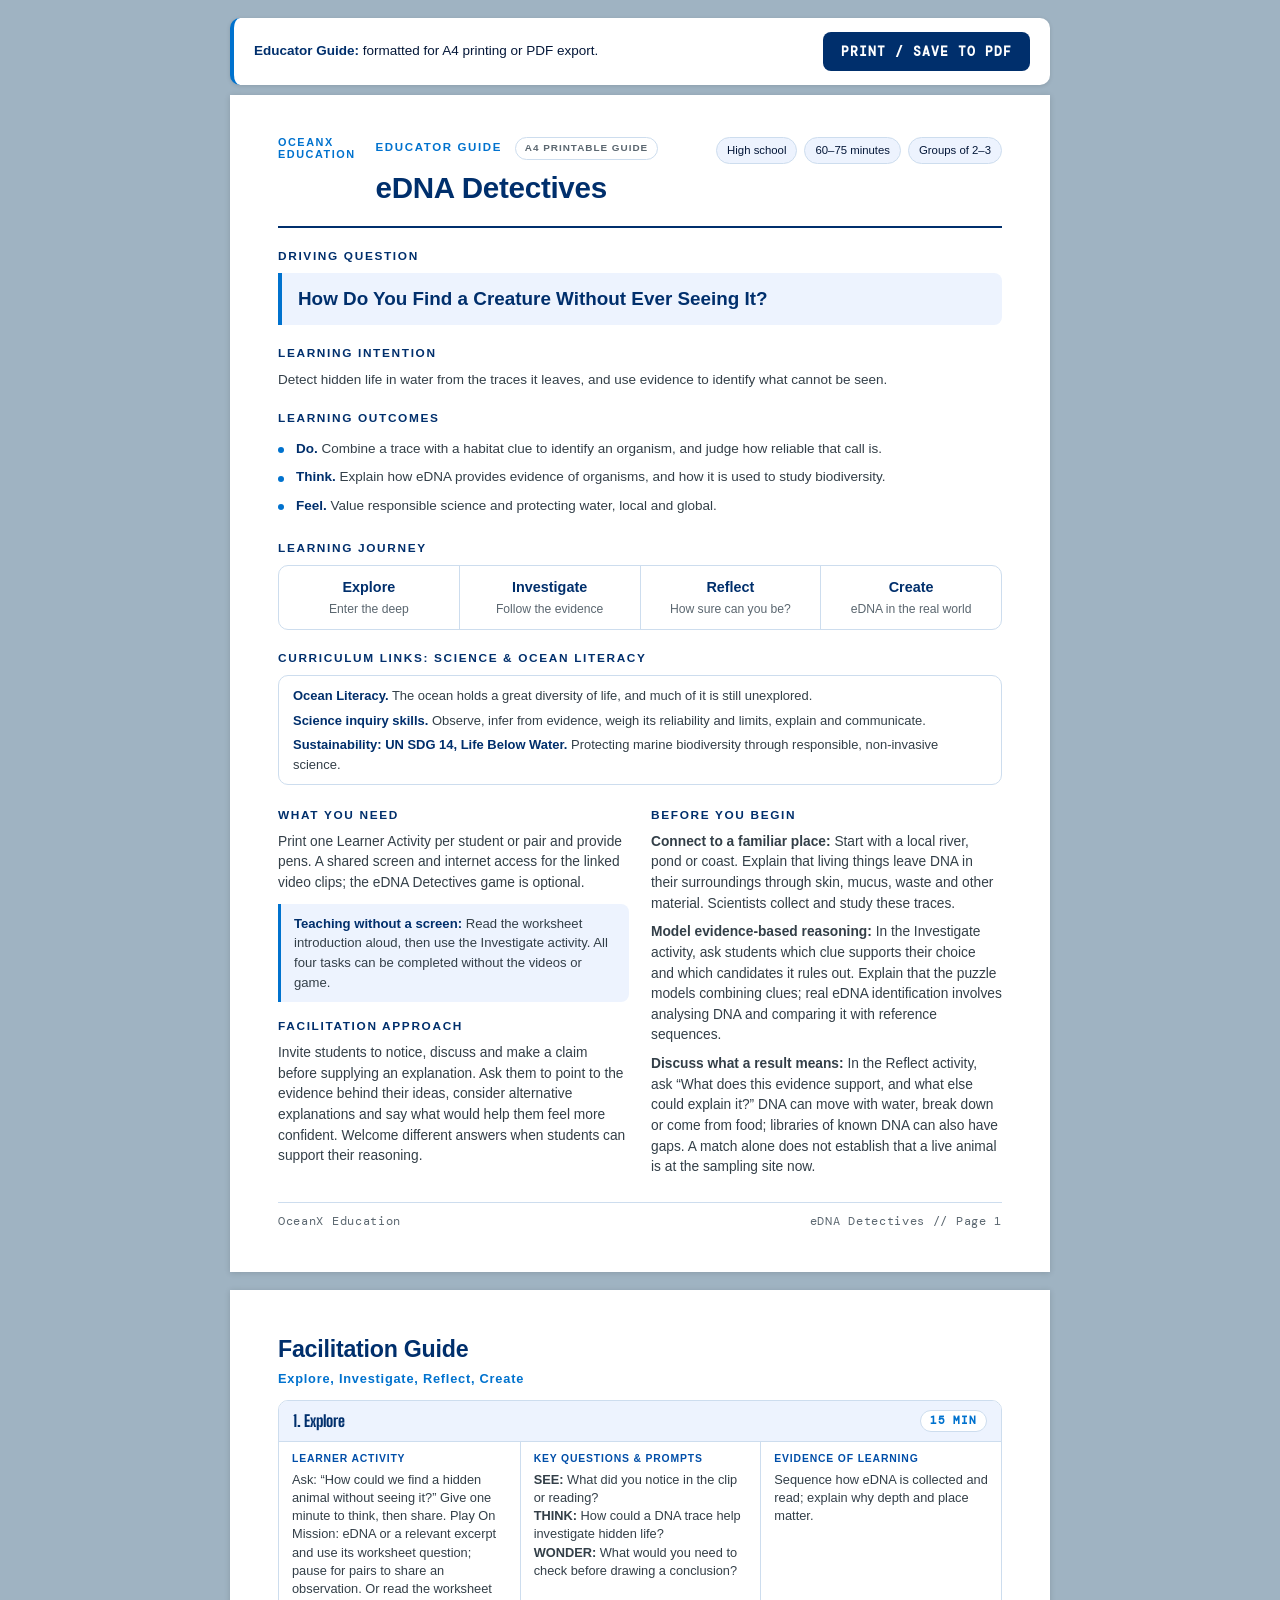
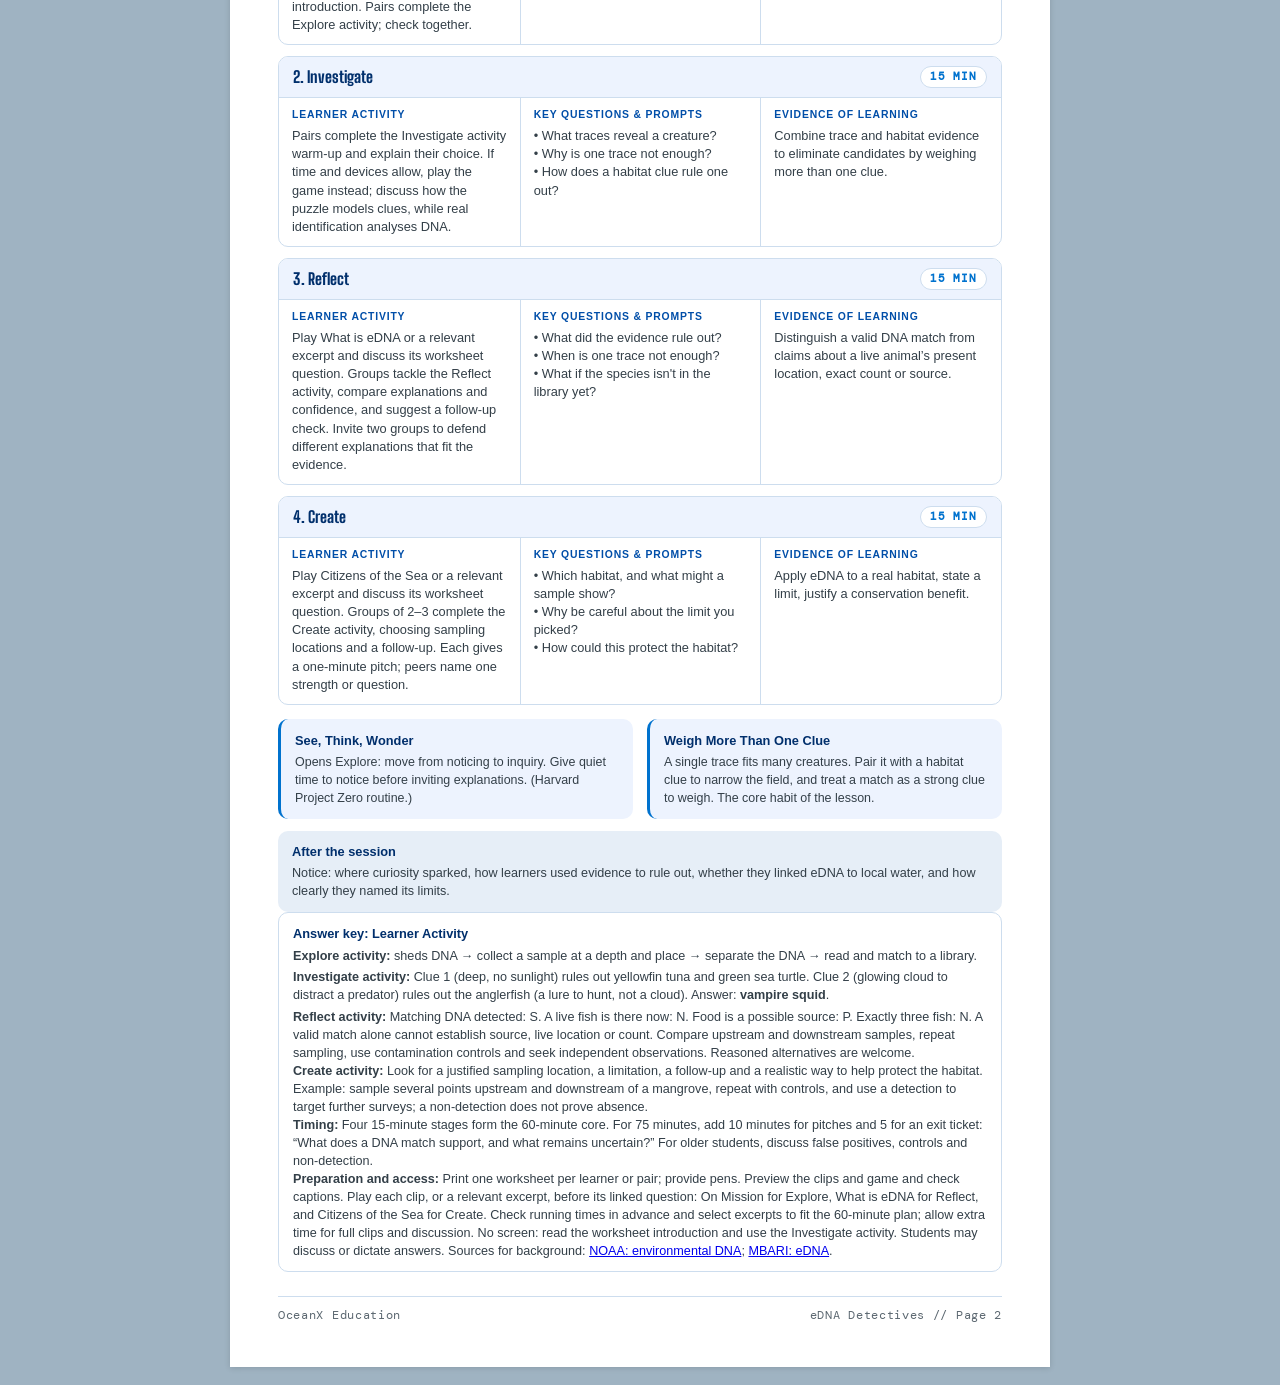
==== edna-educator-guide.html @ fd80be30 "Add eDNA classroom learning materials" ====
<!doctype html>
<html lang="en-GB">
<head>
<meta charset="utf-8">
<meta name="viewport" content="width=device-width, initial-scale=1">
<title>eDNA Detectives – Educator Guide</title>
<link rel="preconnect" href="https://fonts.googleapis.com">
<link rel="preconnect" href="https://fonts.gstatic.com" crossorigin>
<link href="https://fonts.googleapis.com/css2?family=Big+Shoulders+Display:wght@600;700&family=DM+Mono:wght@400;500&display=swap" rel="stylesheet">
<style>
  :root{
    --ink:#041738;        /* OceanX Blue */
    --head:#002F6C;       /* Twilight Blue */
    --accent:#0072CE;     /* Shoal Blue */
    --accent2:#004EA8;    /* Sunlit Blue */
    --body:#333F48;       /* Trench Gray */
    --muted:#5B6770;      /* Ridge Gray */
    --line:#cdddee;
    --panel:#EDF3FE;
    --panel2:#E6EEF7;
    --sans:"Zeist N2","Zeist",Arial,Helvetica,sans-serif;
    --mono:"DM Mono",ui-monospace,SFMono-Regular,Menlo,monospace;
    --display:"Big Shoulders Display","Zeist N2",Arial,sans-serif;
  }
  /* Brand fix: Section Tags / Kickers / section headings are Zeist N2 Bold, not DM Mono. */
  .kick,h2.sec,.cols .lab,.two h3,.stage-tag,.note h4,.after h4,.ox,.fsub{font-family:var(--sans)!important;font-weight:700}
  .row-head .n{font-family:var(--display)!important;font-weight:700}
  *{box-sizing:border-box}
  body{margin:0;background:#9fb3c2;color:var(--body);font-family:var(--sans);font-size:13.5px;line-height:1.5;-webkit-print-color-adjust:exact;print-color-adjust:exact}
  .toolbar{max-width:820px;margin:18px auto 10px;background:#fff;border-radius:10px;padding:14px 20px;display:flex;align-items:center;justify-content:space-between;box-shadow:0 1px 4px rgba(0,0,0,.12);border-left:4px solid var(--accent)}
  .toolbar span{color:var(--ink)}
  .toolbar b{color:var(--head)}
  .printbtn{background:var(--head);color:#fff;border:0;border-radius:8px;padding:11px 18px;font-size:.8rem;letter-spacing:.08em;font-weight:700;cursor:pointer;text-transform:uppercase;font-family:var(--mono)}
  .page{max-width:820px;margin:0 auto 18px;background:#fff;padding:42px 48px;box-shadow:0 1px 6px rgba(0,0,0,.14)}

  .mast{display:flex;align-items:flex-start;justify-content:space-between;gap:20px;border-bottom:2px solid var(--head);padding-bottom:16px}
  .ox{font-size:.68rem;letter-spacing:.14em;color:var(--accent);font-weight:800;line-height:1.1}
  .kick{font-size:.72rem;letter-spacing:.14em;color:var(--accent);font-weight:700;text-transform:uppercase}
  .tag{display:inline-block;margin-left:8px;font-size:.62rem;letter-spacing:.1em;border:1px solid var(--line);border-radius:999px;padding:3px 9px;color:var(--muted);vertical-align:middle}
  h1{font-size:1.85rem;color:var(--head);margin:6px 0 0;letter-spacing:-.01em}
  .meta{display:flex;gap:7px;flex-wrap:wrap;justify-content:flex-end}
  .meta span{font-size:.71rem;border:1px solid var(--line);border-radius:999px;padding:4px 10px;color:var(--ink);background:var(--panel)}

  h2.sec{font-size:.74rem;letter-spacing:.14em;color:var(--head);text-transform:uppercase;font-weight:800;margin:20px 0 7px}
  .dq{border-left:4px solid var(--accent);background:var(--panel);border-radius:0 8px 8px 0;padding:12px 16px;margin:4px 0 0}
  .dq p{margin:0;font-size:1.18rem;color:var(--head);font-weight:600}
  .intent{margin:6px 0 0}
  ul.out{list-style:none;margin:6px 0 0;padding:0}
  ul.out li{position:relative;padding:4px 0 4px 18px}
  ul.out li::before{content:"";position:absolute;left:0;top:.9em;width:6px;height:6px;border-radius:50%;background:var(--accent)}
  ul.out b{color:var(--head)}

  .journey{display:flex;align-items:stretch;gap:0;border:1px solid var(--line);border-radius:10px;overflow:hidden;margin:6px 0 0}
  .journey .j{flex:1;padding:11px 10px;text-align:center}
  .journey .j + .j{border-left:1px solid var(--line)}
  .journey .jt{color:var(--head);font-weight:700;font-size:.9rem}
  .journey .js{color:var(--muted);font-size:.76rem;margin-top:2px}

  .two{display:grid;grid-template-columns:1fr 1fr;gap:22px;margin-top:6px}
  .two h2.sec{margin-top:16px}
  .two p{margin:0 0 8px;font-size:.86rem}
  .two p:last-child{margin-bottom:0}

  .access-box{background:var(--panel);border-left:3px solid var(--accent);border-radius:0 8px 8px 0;padding:10px 13px;margin-top:10px}
  .access-box b{color:var(--head)}
  .access-box p{margin:0;font-size:.82rem}

  .foot{display:flex;justify-content:space-between;color:var(--muted);font-size:.72rem;letter-spacing:.06em;border-top:1px solid var(--line);margin-top:24px;padding-top:10px;font-family:var(--mono)}

  /* page 2 facilitation table */
  .ftitle{font-size:1.45rem;color:var(--head);margin:0 0 2px;letter-spacing:-.01em}
  .fsub{color:var(--accent);font-weight:700;font-size:.8rem;letter-spacing:.06em;margin:0 0 12px}
  .row{border:1px solid var(--line);border-radius:10px;margin-top:11px;overflow:hidden}
  .row-head{display:flex;align-items:center;gap:10px;background:var(--panel);padding:8px 14px;border-bottom:1px solid var(--line)}
  .row-head .n{color:var(--head);font-weight:800;font-size:1rem}
  .row-head .d{margin-left:auto;font-size:.66rem;letter-spacing:.08em;color:var(--accent);border:1px solid var(--line);background:#fff;border-radius:999px;padding:2px 9px;text-transform:uppercase;font-weight:700;font-family:var(--mono)}
  .cols{display:grid;grid-template-columns:1fr 1fr 1fr;gap:0}
  .cols .c{padding:10px 13px}
  .cols .c + .c{border-left:1px solid var(--line)}
  .cols .lab{font-size:.65rem;letter-spacing:.08em;color:var(--accent2);text-transform:uppercase;font-weight:700;margin:0 0 4px}
  .cols p{margin:0;font-size:.8rem;line-height:1.42}

  .notes{display:grid;grid-template-columns:1fr 1fr;gap:14px;margin-top:14px}
  .note{background:var(--panel);border-radius:10px;padding:12px 14px;border-left:3px solid var(--accent)}
  .note h4{margin:0 0 4px;color:var(--head);font-size:.8rem}
  .note p{margin:0;font-size:.78rem;color:var(--body);line-height:1.42}
  .curr{border:1px solid var(--line);border-radius:10px;padding:10px 14px;margin-top:5px}
  .curr p{margin:0 0 5px;font-size:.81rem}
  .curr p:last-child{margin-bottom:0}
  .curr b{color:var(--head)}
  .after{background:var(--panel2);border-radius:10px;padding:11px 14px;margin-top:12px}
  .after h4{margin:0 0 4px;color:var(--head);font-size:.8rem}
  .after p{margin:0;font-size:.79rem;line-height:1.42}

  @page{size:A4;margin:12mm}
  @media print{
    body{background:#fff;font-size:10.4px;line-height:1.4}
    .toolbar{display:none}
    .page{box-shadow:none;margin:0;padding:0;max-width:none}
    .page.two-page{page-break-before:always}
    .row,.note,.after{break-inside:avoid}
    /* compress so each page fits one A4 */
    .mast{padding-bottom:8px}
    h1{font-size:1.45rem;margin:3px 0 0}
    h2.sec{margin:11px 0 5px}
    .dq{padding:10px 14px}
    .dq p{font-size:1.08rem}
    .intent{margin-top:4px}
    ul.out li{padding:3px 0 3px 18px}
    .journey{margin-top:5px}
    .journey .j{padding:8px 10px}
    .curr{padding:9px 13px;margin-top:4px}
    .curr p{margin-bottom:4px}
    .two{gap:18px;margin-top:5px}
    .two p{margin-bottom:6px}
    .access-box{padding:9px 12px;margin-top:8px}
    .foot{margin-top:12px;padding-top:8px}
    .ftitle{font-size:1.3rem}
    .fsub{margin-bottom:9px}
    .row{margin-top:8px}
    .row-head{padding:7px 14px}
    .cols .c{padding:8px 12px}
    .notes{margin-top:10px;gap:12px}
    .note{padding:10px 13px}
    .after{padding:9px 13px;margin-top:9px}
  }
</style>
</head>
<body>

  <div class="toolbar">
    <span><b>Educator Guide:</b> formatted for A4 printing or PDF export.</span>
    <button class="printbtn" onclick="window.print()">Print / Save to PDF</button>
  </div>

  <!-- PAGE 1 -->
  <div class="page">
    <div class="mast">
      <div>
        <div class="ox">OCEANX<br>EDUCATION</div>
      </div>
      <div style="flex:1">
        <div class="kick">Educator Guide <span class="tag">A4 Printable Guide</span></div>
        <h1>eDNA Detectives</h1>
      </div>
      <div class="meta">
        <span>High school</span><span>60–75 minutes</span><span>Groups of 2–3</span>
      </div>
    </div>

    <h2 class="sec">Driving question</h2>
    <div class="dq"><p>How Do You Find a Creature Without Ever Seeing It?</p></div>

    <h2 class="sec">Learning intention</h2>
    <p class="intent">Detect hidden life in water from the traces it leaves, and use evidence to identify what cannot be seen.</p>

    <h2 class="sec">Learning outcomes</h2>
    <ul class="out">
      <li><b>Do.</b> Combine a trace with a habitat clue to identify an organism, and judge how reliable that call is.</li>
      <li><b>Think.</b> Explain how eDNA provides evidence of organisms, and how it is used to study biodiversity.</li>
      <li><b>Feel.</b> Value responsible science and protecting water, local and global.</li>
    </ul>

    <h2 class="sec">Learning journey</h2>
    <div class="journey">
      <div class="j"><div class="jt">Explore</div><div class="js">Enter the deep</div></div>
      <div class="j"><div class="jt">Investigate</div><div class="js">Follow the evidence</div></div>
      <div class="j"><div class="jt">Reflect</div><div class="js">How sure can you be?</div></div>
      <div class="j"><div class="jt">Create</div><div class="js">eDNA in the real world</div></div>
    </div>

    <h2 class="sec">Curriculum links: Science &amp; Ocean Literacy</h2>
    <div class="curr">
      <p><b>Ocean Literacy.</b> The ocean holds a great diversity of life, and much of it is still unexplored.</p>
      <p><b>Science inquiry skills.</b> Observe, infer from evidence, weigh its reliability and limits, explain and communicate.</p>
      <p><b>Sustainability: UN SDG 14, Life Below Water.</b> Protecting marine biodiversity through responsible, non-invasive science.</p>
    </div>

    <div class="two">
      <div>
        <h2 class="sec">What you need</h2>
        <p>Print one Learner Activity per student or pair and provide pens. A shared screen and internet access for the linked video clips; the eDNA Detectives game is optional.</p>
        <div class="access-box">
          <p><b>Teaching without a screen:</b> Read the worksheet introduction aloud, then use the Investigate activity. All four tasks can be completed without the videos or game.</p>
        </div>
        <h2 class="sec">Facilitation approach</h2>
        <p>Invite students to notice, discuss and make a claim before supplying an explanation. Ask them to point to the evidence behind their ideas, consider alternative explanations and say what would help them feel more confident. Welcome different answers when students can support their reasoning.</p>
      </div>
      <div>
        <h2 class="sec">Before you begin</h2>
        <p><b>Connect to a familiar place:</b> Start with a local river, pond or coast. Explain that living things leave DNA in their surroundings through skin, mucus, waste and other material. Scientists collect and study these traces.</p>
        <p><b>Model evidence-based reasoning:</b> In the Investigate activity, ask students which clue supports their choice and which candidates it rules out. Explain that the puzzle models combining clues; real eDNA identification involves analysing DNA and comparing it with reference sequences.</p>
        <p><b>Discuss what a result means:</b> In the Reflect activity, ask “What does this evidence support, and what else could explain it?” DNA can move with water, break down or come from food; libraries of known DNA can also have gaps. A match alone does not establish that a live animal is at the sampling site now.</p>
      </div>
    </div>

    <div class="foot"><span>OceanX Education</span><span>eDNA Detectives // Page 1</span></div>
  </div>

  <!-- PAGE 2 -->
  <div class="page two-page">
    <h1 class="ftitle">Facilitation Guide</h1>
    <p class="fsub">Explore, Investigate, Reflect, Create</p>

    <div class="row">
      <div class="row-head"><span class="n">1. Explore</span><span class="d">15 min</span></div>
      <div class="cols">
        <div class="c"><p class="lab">Learner Activity</p><p>Ask: “How could we find a hidden animal without seeing it?” Give one minute to think, then share. Play On Mission: eDNA or a relevant excerpt and use its worksheet question; pause for pairs to share an observation. Or read the worksheet introduction. Pairs complete the Explore activity; check together.</p></div>
        <div class="c"><p class="lab">Key Questions &amp; Prompts</p><p><b>SEE:</b> What did you notice in the clip or reading?<br><b>THINK:</b> How could a DNA trace help investigate hidden life?<br><b>WONDER:</b> What would you need to check before drawing a conclusion?</p></div>
        <div class="c"><p class="lab">Evidence of Learning</p><p>Sequence how eDNA is collected and read; explain why depth and place matter.</p></div>
      </div>
    </div>

    <div class="row">
      <div class="row-head"><span class="n">2. Investigate</span><span class="d">15 min</span></div>
      <div class="cols">
        <div class="c"><p class="lab">Learner Activity</p><p>Pairs complete the Investigate activity warm-up and explain their choice. If time and devices allow, play the game instead; discuss how the puzzle models clues, while real identification analyses DNA.</p></div>
        <div class="c"><p class="lab">Key Questions &amp; Prompts</p><p>• What traces reveal a creature?<br>• Why is one trace not enough?<br>• How does a habitat clue rule one out?</p></div>
        <div class="c"><p class="lab">Evidence of Learning</p><p>Combine trace and habitat evidence to eliminate candidates by weighing more than one clue.</p></div>
      </div>
    </div>

    <div class="row">
      <div class="row-head"><span class="n">3. Reflect</span><span class="d">15 min</span></div>
      <div class="cols">
        <div class="c"><p class="lab">Learner Activity</p><p>Play What is eDNA or a relevant excerpt and discuss its worksheet question. Groups tackle the Reflect activity, compare explanations and confidence, and suggest a follow-up check. Invite two groups to defend different explanations that fit the evidence.</p></div>
        <div class="c"><p class="lab">Key Questions &amp; Prompts</p><p>• What did the evidence rule out?<br>• When is one trace not enough?<br>• What if the species isn't in the library yet?</p></div>
        <div class="c"><p class="lab">Evidence of Learning</p><p>Distinguish a valid DNA match from claims about a live animal’s present location, exact count or source.</p></div>
      </div>
    </div>

    <div class="row">
      <div class="row-head"><span class="n">4. Create</span><span class="d">15 min</span></div>
      <div class="cols">
        <div class="c"><p class="lab">Learner Activity</p><p>Play Citizens of the Sea or a relevant excerpt and discuss its worksheet question. Groups of 2–3 complete the Create activity, choosing sampling locations and a follow-up. Each gives a one-minute pitch; peers name one strength or question.</p></div>
        <div class="c"><p class="lab">Key Questions &amp; Prompts</p><p>• Which habitat, and what might a sample show?<br>• Why be careful about the limit you picked?<br>• How could this protect the habitat?</p></div>
        <div class="c"><p class="lab">Evidence of Learning</p><p>Apply eDNA to a real habitat, state a limit, justify a conservation benefit.</p></div>
      </div>
    </div>

    <div class="notes">
      <div class="note">
        <h4>See, Think, Wonder</h4>
        <p>Opens Explore: move from noticing to inquiry. Give quiet time to notice before inviting explanations. (Harvard Project Zero routine.)</p>
      </div>
      <div class="note">
        <h4>Weigh More Than One Clue</h4>
        <p>A single trace fits many creatures. Pair it with a habitat clue to narrow the field, and treat a match as a strong clue to weigh. The core habit of the lesson.</p>
      </div>
    </div>

    <div class="after">
      <h4>After the session</h4>
      <p>Notice: where curiosity sparked, how learners used evidence to rule out, whether they linked eDNA to local water, and how clearly they named its limits.</p>
    </div>

    <div class="after" style="background:#fff;border:1px solid var(--line);page-break-before:always;margin-top:0">
      <h4>Answer key: Learner Activity</h4>
      <p style="margin:0 0 4px"><b>Explore activity:</b> sheds DNA &rarr; collect a sample at a depth and place &rarr; separate the DNA &rarr; read and match to a library.</p>
      <p style="margin:0 0 4px"><b>Investigate activity:</b> Clue 1 (deep, no sunlight) rules out yellowfin tuna and green sea turtle. Clue 2 (glowing cloud to distract a predator) rules out the anglerfish (a lure to hunt, not a cloud). Answer: <b>vampire squid</b>.</p>
      <p><b>Reflect activity:</b> Matching DNA detected: S. A live fish is there now: N. Food is a possible source: P. Exactly three fish: N. A valid match alone cannot establish source, live location or count. Compare upstream and downstream samples, repeat sampling, use contamination controls and seek independent observations. Reasoned alternatives are welcome.</p>
      <p><b>Create activity:</b> Look for a justified sampling location, a limitation, a follow-up and a realistic way to help protect the habitat. Example: sample several points upstream and downstream of a mangrove, repeat with controls, and use a detection to target further surveys; a non-detection does not prove absence.</p>
      <p><b>Timing:</b> Four 15-minute stages form the 60-minute core. For 75 minutes, add 10 minutes for pitches and 5 for an exit ticket: “What does a DNA match support, and what remains uncertain?” For older students, discuss false positives, controls and non-detection.</p>
      <p><b>Preparation and access:</b> Print one worksheet per learner or pair; provide pens. Preview the clips and game and check captions. Play each clip, or a relevant excerpt, before its linked question: On Mission for Explore, What is eDNA for Reflect, and Citizens of the Sea for Create. Check running times in advance and select excerpts to fit the 60-minute plan; allow extra time for full clips and discussion. No screen: read the worksheet introduction and use the Investigate activity. Students may discuss or dictate answers. Sources for background: <a href="https://oceanexplorer.noaa.gov/technology/edna/">NOAA: environmental DNA</a>; <a href="https://www.mbari.org/know-your-ocean/what-is-environmental-dna-edna/">MBARI: eDNA</a>.</p>
    </div>

    <div class="foot"><span>OceanX Education</span><span>eDNA Detectives // Page 2</span></div>
  </div>

</body>
</html>
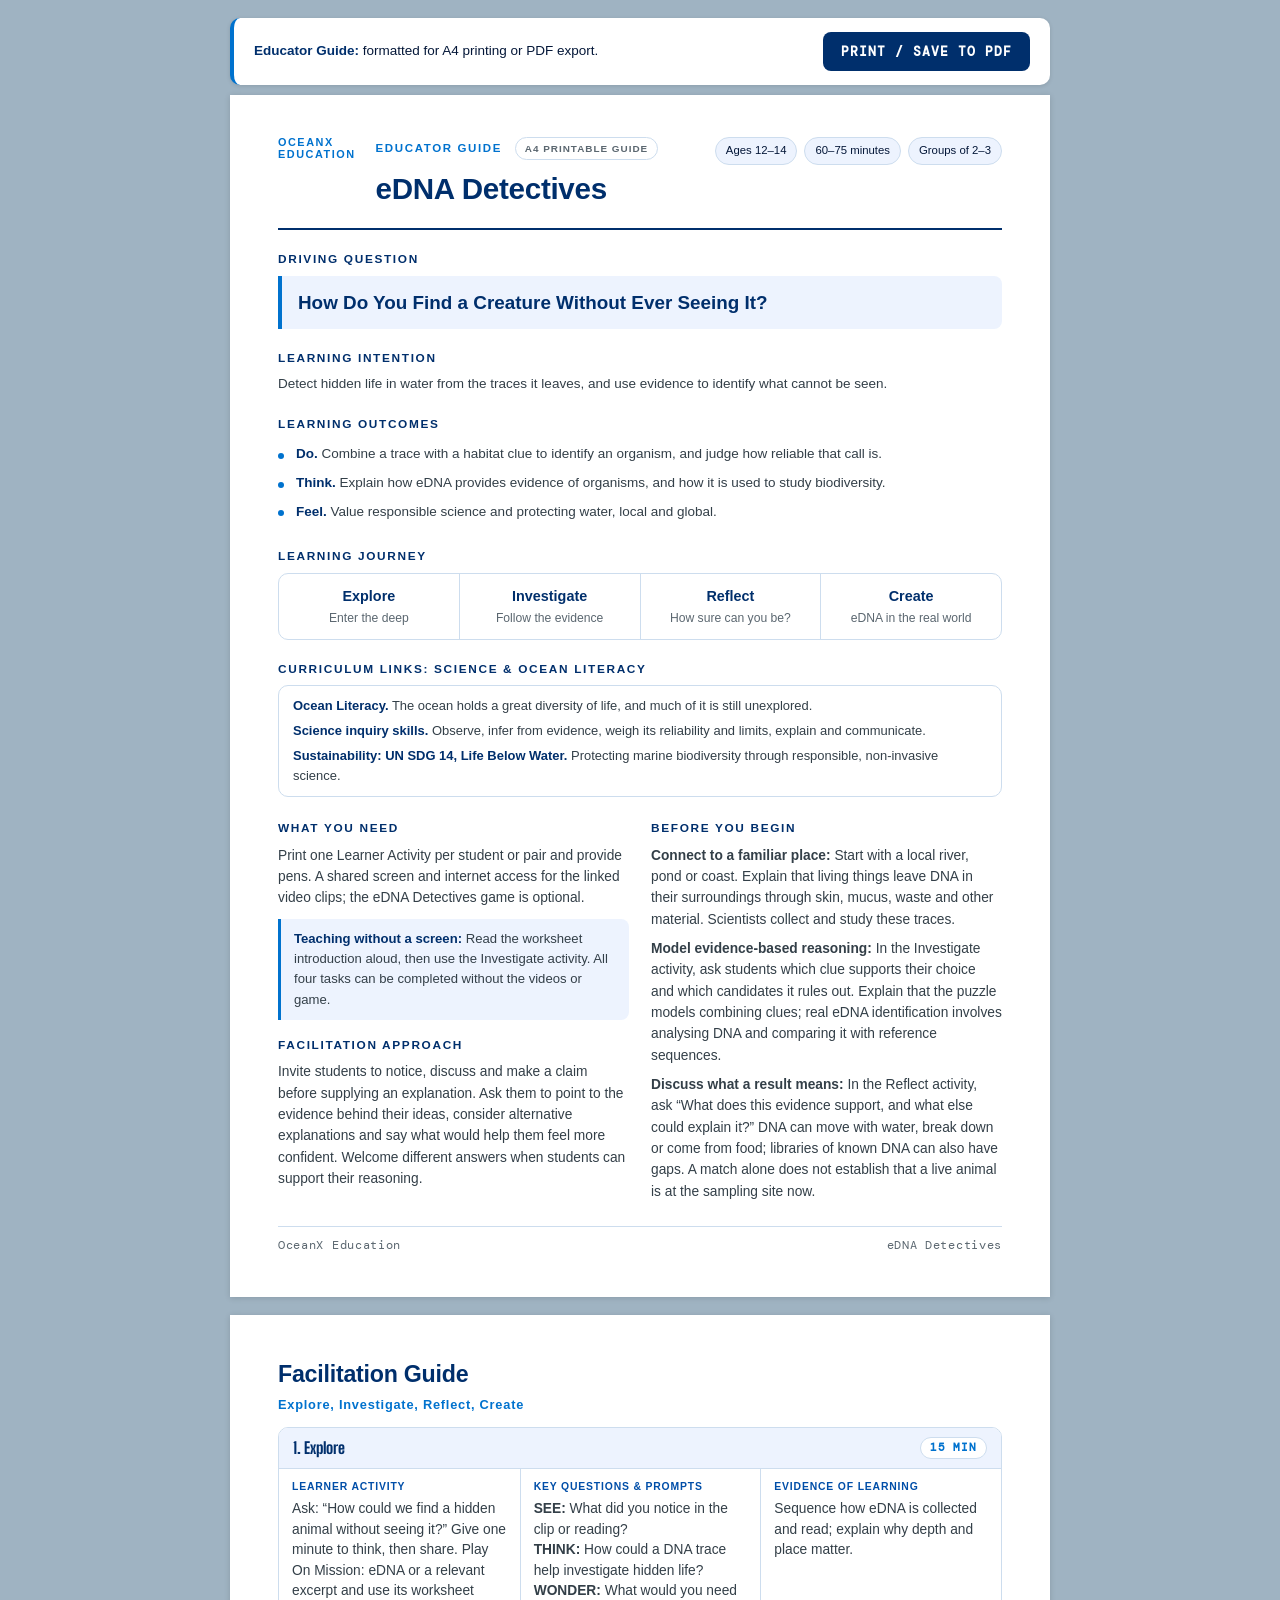
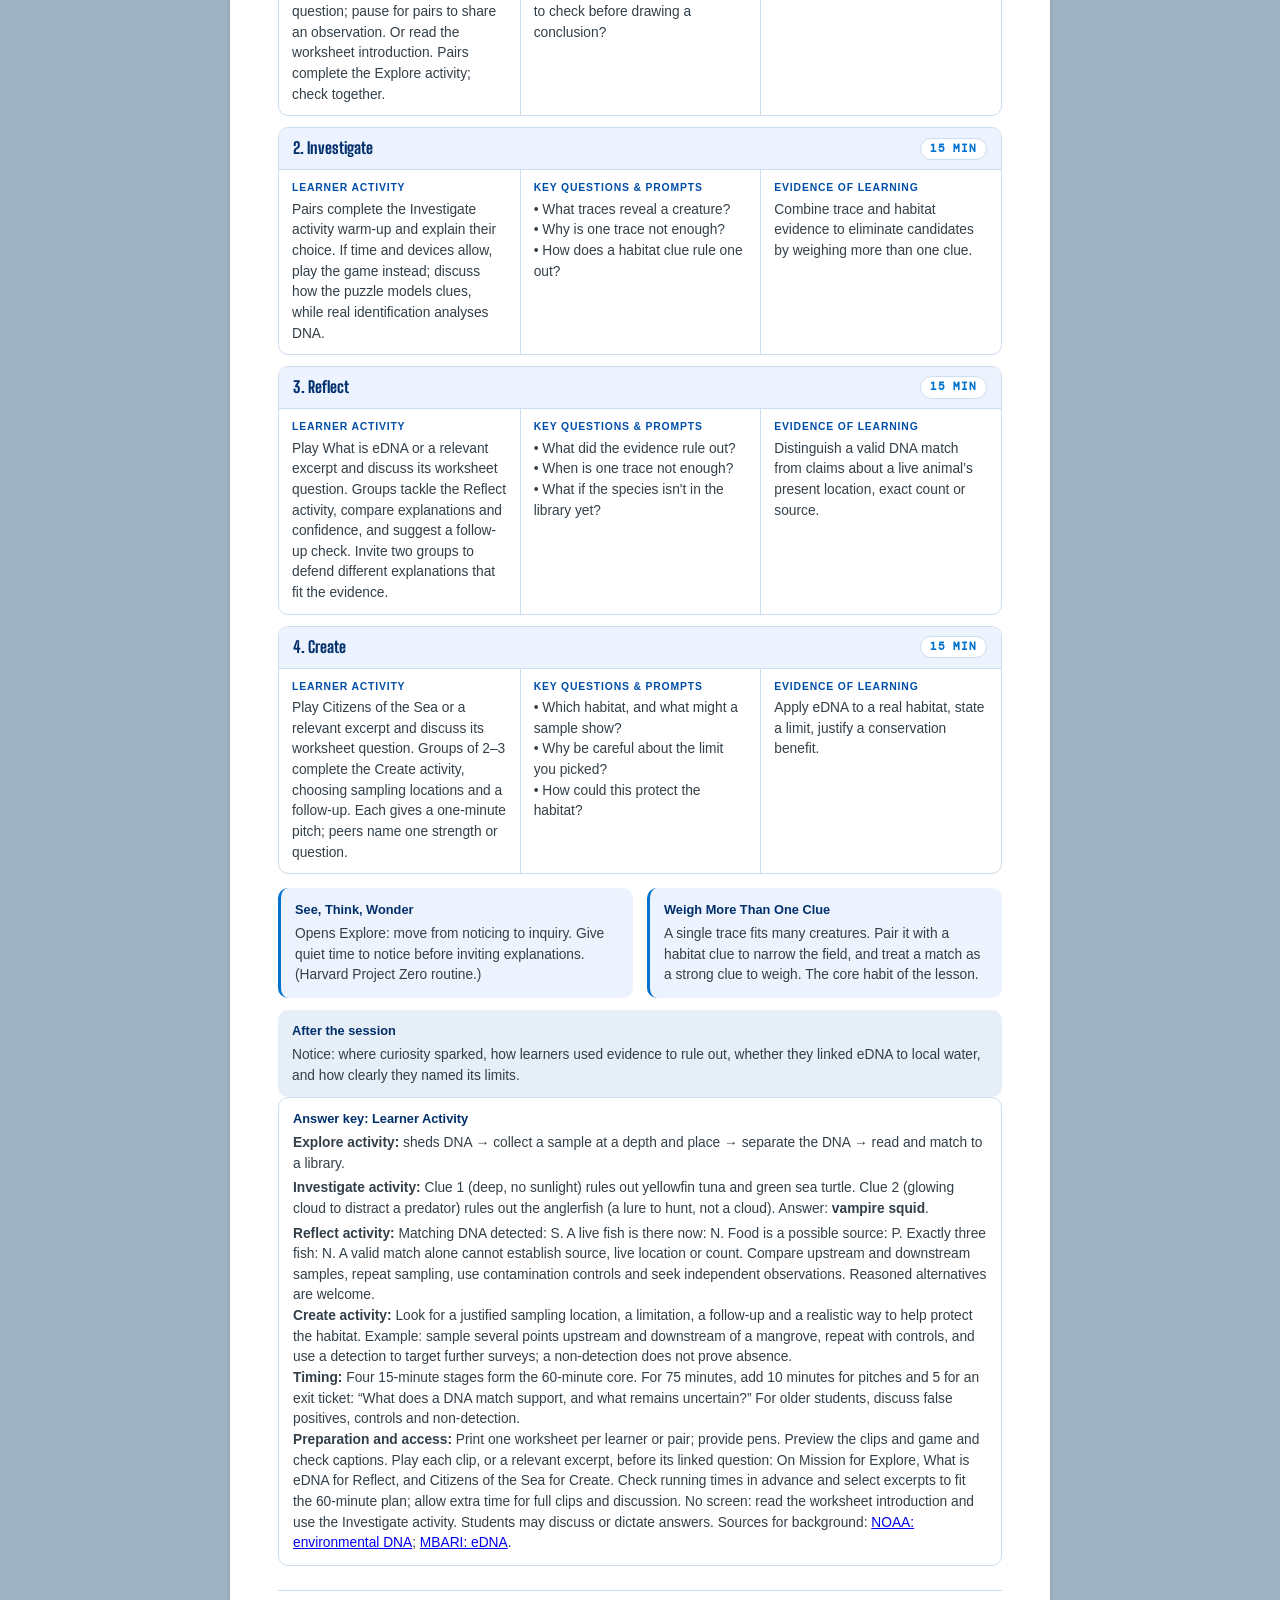
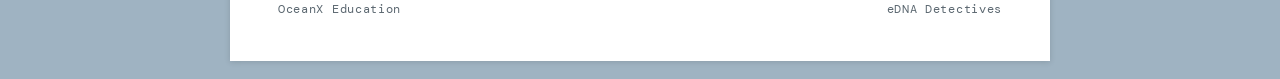
==== commit 353cf63c: "Improve classroom experience and responsive layout" ====
--- a/edna-educator-guide.html
+++ b/edna-educator-guide.html
@@ -7,124 +7,7 @@
 <link rel="preconnect" href="https://fonts.googleapis.com">
 <link rel="preconnect" href="https://fonts.gstatic.com" crossorigin>
 <link href="https://fonts.googleapis.com/css2?family=Big+Shoulders+Display:wght@600;700&family=DM+Mono:wght@400;500&display=swap" rel="stylesheet">
-<style>
-  :root{
-    --ink:#041738;        /* OceanX Blue */
-    --head:#002F6C;       /* Twilight Blue */
-    --accent:#0072CE;     /* Shoal Blue */
-    --accent2:#004EA8;    /* Sunlit Blue */
-    --body:#333F48;       /* Trench Gray */
-    --muted:#5B6770;      /* Ridge Gray */
-    --line:#cdddee;
-    --panel:#EDF3FE;
-    --panel2:#E6EEF7;
-    --sans:"Zeist N2","Zeist",Arial,Helvetica,sans-serif;
-    --mono:"DM Mono",ui-monospace,SFMono-Regular,Menlo,monospace;
-    --display:"Big Shoulders Display","Zeist N2",Arial,sans-serif;
-  }
-  /* Brand fix: Section Tags / Kickers / section headings are Zeist N2 Bold, not DM Mono. */
-  .kick,h2.sec,.cols .lab,.two h3,.stage-tag,.note h4,.after h4,.ox,.fsub{font-family:var(--sans)!important;font-weight:700}
-  .row-head .n{font-family:var(--display)!important;font-weight:700}
-  *{box-sizing:border-box}
-  body{margin:0;background:#9fb3c2;color:var(--body);font-family:var(--sans);font-size:13.5px;line-height:1.5;-webkit-print-color-adjust:exact;print-color-adjust:exact}
-  .toolbar{max-width:820px;margin:18px auto 10px;background:#fff;border-radius:10px;padding:14px 20px;display:flex;align-items:center;justify-content:space-between;box-shadow:0 1px 4px rgba(0,0,0,.12);border-left:4px solid var(--accent)}
-  .toolbar span{color:var(--ink)}
-  .toolbar b{color:var(--head)}
-  .printbtn{background:var(--head);color:#fff;border:0;border-radius:8px;padding:11px 18px;font-size:.8rem;letter-spacing:.08em;font-weight:700;cursor:pointer;text-transform:uppercase;font-family:var(--mono)}
-  .page{max-width:820px;margin:0 auto 18px;background:#fff;padding:42px 48px;box-shadow:0 1px 6px rgba(0,0,0,.14)}
-
-  .mast{display:flex;align-items:flex-start;justify-content:space-between;gap:20px;border-bottom:2px solid var(--head);padding-bottom:16px}
-  .ox{font-size:.68rem;letter-spacing:.14em;color:var(--accent);font-weight:800;line-height:1.1}
-  .kick{font-size:.72rem;letter-spacing:.14em;color:var(--accent);font-weight:700;text-transform:uppercase}
-  .tag{display:inline-block;margin-left:8px;font-size:.62rem;letter-spacing:.1em;border:1px solid var(--line);border-radius:999px;padding:3px 9px;color:var(--muted);vertical-align:middle}
-  h1{font-size:1.85rem;color:var(--head);margin:6px 0 0;letter-spacing:-.01em}
-  .meta{display:flex;gap:7px;flex-wrap:wrap;justify-content:flex-end}
-  .meta span{font-size:.71rem;border:1px solid var(--line);border-radius:999px;padding:4px 10px;color:var(--ink);background:var(--panel)}
-
-  h2.sec{font-size:.74rem;letter-spacing:.14em;color:var(--head);text-transform:uppercase;font-weight:800;margin:20px 0 7px}
-  .dq{border-left:4px solid var(--accent);background:var(--panel);border-radius:0 8px 8px 0;padding:12px 16px;margin:4px 0 0}
-  .dq p{margin:0;font-size:1.18rem;color:var(--head);font-weight:600}
-  .intent{margin:6px 0 0}
-  ul.out{list-style:none;margin:6px 0 0;padding:0}
-  ul.out li{position:relative;padding:4px 0 4px 18px}
-  ul.out li::before{content:"";position:absolute;left:0;top:.9em;width:6px;height:6px;border-radius:50%;background:var(--accent)}
-  ul.out b{color:var(--head)}
-
-  .journey{display:flex;align-items:stretch;gap:0;border:1px solid var(--line);border-radius:10px;overflow:hidden;margin:6px 0 0}
-  .journey .j{flex:1;padding:11px 10px;text-align:center}
-  .journey .j + .j{border-left:1px solid var(--line)}
-  .journey .jt{color:var(--head);font-weight:700;font-size:.9rem}
-  .journey .js{color:var(--muted);font-size:.76rem;margin-top:2px}
-
-  .two{display:grid;grid-template-columns:1fr 1fr;gap:22px;margin-top:6px}
-  .two h2.sec{margin-top:16px}
-  .two p{margin:0 0 8px;font-size:.86rem}
-  .two p:last-child{margin-bottom:0}
-
-  .access-box{background:var(--panel);border-left:3px solid var(--accent);border-radius:0 8px 8px 0;padding:10px 13px;margin-top:10px}
-  .access-box b{color:var(--head)}
-  .access-box p{margin:0;font-size:.82rem}
-
-  .foot{display:flex;justify-content:space-between;color:var(--muted);font-size:.72rem;letter-spacing:.06em;border-top:1px solid var(--line);margin-top:24px;padding-top:10px;font-family:var(--mono)}
-
-  /* page 2 facilitation table */
-  .ftitle{font-size:1.45rem;color:var(--head);margin:0 0 2px;letter-spacing:-.01em}
-  .fsub{color:var(--accent);font-weight:700;font-size:.8rem;letter-spacing:.06em;margin:0 0 12px}
-  .row{border:1px solid var(--line);border-radius:10px;margin-top:11px;overflow:hidden}
-  .row-head{display:flex;align-items:center;gap:10px;background:var(--panel);padding:8px 14px;border-bottom:1px solid var(--line)}
-  .row-head .n{color:var(--head);font-weight:800;font-size:1rem}
-  .row-head .d{margin-left:auto;font-size:.66rem;letter-spacing:.08em;color:var(--accent);border:1px solid var(--line);background:#fff;border-radius:999px;padding:2px 9px;text-transform:uppercase;font-weight:700;font-family:var(--mono)}
-  .cols{display:grid;grid-template-columns:1fr 1fr 1fr;gap:0}
-  .cols .c{padding:10px 13px}
-  .cols .c + .c{border-left:1px solid var(--line)}
-  .cols .lab{font-size:.65rem;letter-spacing:.08em;color:var(--accent2);text-transform:uppercase;font-weight:700;margin:0 0 4px}
-  .cols p{margin:0;font-size:.8rem;line-height:1.42}
-
-  .notes{display:grid;grid-template-columns:1fr 1fr;gap:14px;margin-top:14px}
-  .note{background:var(--panel);border-radius:10px;padding:12px 14px;border-left:3px solid var(--accent)}
-  .note h4{margin:0 0 4px;color:var(--head);font-size:.8rem}
-  .note p{margin:0;font-size:.78rem;color:var(--body);line-height:1.42}
-  .curr{border:1px solid var(--line);border-radius:10px;padding:10px 14px;margin-top:5px}
-  .curr p{margin:0 0 5px;font-size:.81rem}
-  .curr p:last-child{margin-bottom:0}
-  .curr b{color:var(--head)}
-  .after{background:var(--panel2);border-radius:10px;padding:11px 14px;margin-top:12px}
-  .after h4{margin:0 0 4px;color:var(--head);font-size:.8rem}
-  .after p{margin:0;font-size:.79rem;line-height:1.42}
-
-  @page{size:A4;margin:12mm}
-  @media print{
-    body{background:#fff;font-size:10.4px;line-height:1.4}
-    .toolbar{display:none}
-    .page{box-shadow:none;margin:0;padding:0;max-width:none}
-    .page.two-page{page-break-before:always}
-    .row,.note,.after{break-inside:avoid}
-    /* compress so each page fits one A4 */
-    .mast{padding-bottom:8px}
-    h1{font-size:1.45rem;margin:3px 0 0}
-    h2.sec{margin:11px 0 5px}
-    .dq{padding:10px 14px}
-    .dq p{font-size:1.08rem}
-    .intent{margin-top:4px}
-    ul.out li{padding:3px 0 3px 18px}
-    .journey{margin-top:5px}
-    .journey .j{padding:8px 10px}
-    .curr{padding:9px 13px;margin-top:4px}
-    .curr p{margin-bottom:4px}
-    .two{gap:18px;margin-top:5px}
-    .two p{margin-bottom:6px}
-    .access-box{padding:9px 12px;margin-top:8px}
-    .foot{margin-top:12px;padding-top:8px}
-    .ftitle{font-size:1.3rem}
-    .fsub{margin-bottom:9px}
-    .row{margin-top:8px}
-    .row-head{padding:7px 14px}
-    .cols .c{padding:8px 12px}
-    .notes{margin-top:10px;gap:12px}
-    .note{padding:10px 13px}
-    .after{padding:9px 13px;margin-top:9px}
-  }
-</style>
+<link rel="stylesheet" href="educator.css">
 </head>
 <body>
 
@@ -144,7 +27,7 @@
         <h1>eDNA Detectives</h1>
       </div>
       <div class="meta">
-        <span>High school</span><span>60–75 minutes</span><span>Groups of 2–3</span>
+        <span>Ages 12–14</span><span>60–75 minutes</span><span>Groups of 2–3</span>
       </div>
     </div>
 
@@ -194,7 +77,7 @@
       </div>
     </div>
 
-    <div class="foot"><span>OceanX Education</span><span>eDNA Detectives // Page 1</span></div>
+    <div class="foot"><span>OceanX Education</span><span>eDNA Detectives</span></div>
   </div>
 
   <!-- PAGE 2 -->
@@ -264,7 +147,7 @@
       <p><b>Preparation and access:</b> Print one worksheet per learner or pair; provide pens. Preview the clips and game and check captions. Play each clip, or a relevant excerpt, before its linked question: On Mission for Explore, What is eDNA for Reflect, and Citizens of the Sea for Create. Check running times in advance and select excerpts to fit the 60-minute plan; allow extra time for full clips and discussion. No screen: read the worksheet introduction and use the Investigate activity. Students may discuss or dictate answers. Sources for background: <a href="https://oceanexplorer.noaa.gov/technology/edna/">NOAA: environmental DNA</a>; <a href="https://www.mbari.org/know-your-ocean/what-is-environmental-dna-edna/">MBARI: eDNA</a>.</p>
     </div>
 
-    <div class="foot"><span>OceanX Education</span><span>eDNA Detectives // Page 2</span></div>
+    <div class="foot"><span>OceanX Education</span><span>eDNA Detectives</span></div>
   </div>
 
 </body>
--- a/educator.css
+++ b/educator.css
@@ -0,0 +1,121 @@
+:root{
+    --ink:#041738;        /* OceanX Blue */
+    --head:#002F6C;       /* Twilight Blue */
+    --accent:#0072CE;     /* Shoal Blue */
+    --accent2:#004EA8;    /* Sunlit Blue */
+    --body:#333F48;       /* Trench Gray */
+    --muted:#5B6770;      /* Ridge Gray */
+    --line:#cdddee;
+    --panel:#EDF3FE;
+    --panel2:#E6EEF7;
+    --sans:"Zeist N2","Zeist",Arial,Helvetica,sans-serif;
+    --mono:"DM Mono",ui-monospace,SFMono-Regular,Menlo,monospace;
+    --display:"Big Shoulders Display","Zeist N2",Arial,sans-serif;
+  }
+  /* Brand fix: Section Tags / Kickers / section headings are Zeist N2 Bold, not DM Mono. */
+  .kick,h2.sec,.cols .lab,.two h3,.stage-tag,.note h4,.after h4,.ox,.fsub{font-family:var(--sans)!important;font-weight:700}
+  .row-head .n{font-family:var(--display)!important;font-weight:700}
+  *{box-sizing:border-box}
+  body{margin:0;background:#9fb3c2;color:var(--body);font-family:var(--sans);font-size:13.5px;line-height:1.5;-webkit-print-color-adjust:exact;print-color-adjust:exact}
+  .toolbar{max-width:820px;margin:18px auto 10px;background:#fff;border-radius:10px;padding:14px 20px;display:flex;align-items:center;justify-content:space-between;box-shadow:0 1px 4px rgba(0,0,0,.12);border-left:4px solid var(--accent)}
+  .toolbar span{color:var(--ink)}
+  .toolbar b{color:var(--head)}
+  .printbtn{background:var(--head);color:#fff;border:0;border-radius:8px;padding:11px 18px;font-size:.8rem;letter-spacing:.08em;font-weight:700;cursor:pointer;text-transform:uppercase;font-family:var(--mono)}
+  .page{max-width:820px;margin:0 auto 18px;background:#fff;padding:42px 48px;box-shadow:0 1px 6px rgba(0,0,0,.14)}
+
+  .mast{display:flex;align-items:flex-start;justify-content:space-between;gap:20px;border-bottom:2px solid var(--head);padding-bottom:16px}
+  .ox{font-size:.68rem;letter-spacing:.14em;color:var(--accent);font-weight:800;line-height:1.1}
+  .kick{font-size:.72rem;letter-spacing:.14em;color:var(--accent);font-weight:700;text-transform:uppercase}
+  .tag{display:inline-block;margin-left:8px;font-size:.62rem;letter-spacing:.1em;border:1px solid var(--line);border-radius:999px;padding:3px 9px;color:var(--muted);vertical-align:middle}
+  h1{font-size:1.85rem;color:var(--head);margin:6px 0 0;letter-spacing:-.01em}
+  .meta{display:flex;gap:7px;flex-wrap:wrap;justify-content:flex-end}
+  .meta span{font-size:.71rem;border:1px solid var(--line);border-radius:999px;padding:4px 10px;color:var(--ink);background:var(--panel)}
+
+  h2.sec{font-size:.74rem;letter-spacing:.14em;color:var(--head);text-transform:uppercase;font-weight:800;margin:20px 0 7px}
+  .dq{border-left:4px solid var(--accent);background:var(--panel);border-radius:0 8px 8px 0;padding:12px 16px;margin:4px 0 0}
+  .dq p{margin:0;font-size:1.18rem;color:var(--head);font-weight:600}
+  .intent{margin:6px 0 0}
+  ul.out{list-style:none;margin:6px 0 0;padding:0}
+  ul.out li{position:relative;padding:4px 0 4px 18px}
+  ul.out li::before{content:"";position:absolute;left:0;top:.9em;width:6px;height:6px;border-radius:50%;background:var(--accent)}
+  ul.out b{color:var(--head)}
+
+  .journey{display:flex;align-items:stretch;gap:0;border:1px solid var(--line);border-radius:10px;overflow:hidden;margin:6px 0 0}
+  .journey .j{flex:1;padding:11px 10px;text-align:center}
+  .journey .j + .j{border-left:1px solid var(--line)}
+  .journey .jt{color:var(--head);font-weight:700;font-size:.9rem}
+  .journey .js{color:var(--muted);font-size:.76rem;margin-top:2px}
+
+  .two{display:grid;grid-template-columns:1fr 1fr;gap:22px;margin-top:6px}
+  .two h2.sec{margin-top:16px}
+  .two p{margin:0 0 8px;font-size:.86rem}
+  .two p:last-child{margin-bottom:0}
+
+  .access-box{background:var(--panel);border-left:3px solid var(--accent);border-radius:0 8px 8px 0;padding:10px 13px;margin-top:10px}
+  .access-box b{color:var(--head)}
+  .access-box p{margin:0;font-size:.82rem}
+
+  .foot{display:flex;justify-content:space-between;color:var(--muted);font-size:.72rem;letter-spacing:.06em;border-top:1px solid var(--line);margin-top:24px;padding-top:10px;font-family:var(--mono)}
+
+  /* page 2 facilitation table */
+  .ftitle{font-size:1.45rem;color:var(--head);margin:0 0 2px;letter-spacing:-.01em}
+  .fsub{color:var(--accent);font-weight:700;font-size:.8rem;letter-spacing:.06em;margin:0 0 12px}
+  .row{border:1px solid var(--line);border-radius:10px;margin-top:11px;overflow:hidden}
+  .row-head{display:flex;align-items:center;gap:10px;background:var(--panel);padding:8px 14px;border-bottom:1px solid var(--line)}
+  .row-head .n{color:var(--head);font-weight:800;font-size:1rem}
+  .row-head .d{margin-left:auto;font-size:.66rem;letter-spacing:.08em;color:var(--accent);border:1px solid var(--line);background:#fff;border-radius:999px;padding:2px 9px;text-transform:uppercase;font-weight:700;font-family:var(--mono)}
+  .cols{display:grid;grid-template-columns:1fr 1fr 1fr;gap:0}
+  .cols .c{padding:10px 13px}
+  .cols .c + .c{border-left:1px solid var(--line)}
+  .cols .lab{font-size:.65rem;letter-spacing:.08em;color:var(--accent2);text-transform:uppercase;font-weight:700;margin:0 0 4px}
+  .cols p{margin:0;font-size:.8rem;line-height:1.42}
+
+  .notes{display:grid;grid-template-columns:1fr 1fr;gap:14px;margin-top:14px}
+  .note{background:var(--panel);border-radius:10px;padding:12px 14px;border-left:3px solid var(--accent)}
+  .note h4{margin:0 0 4px;color:var(--head);font-size:.8rem}
+  .note p{margin:0;font-size:.78rem;color:var(--body);line-height:1.42}
+  .curr{border:1px solid var(--line);border-radius:10px;padding:10px 14px;margin-top:5px}
+  .curr p{margin:0 0 5px;font-size:.81rem}
+  .curr p:last-child{margin-bottom:0}
+  .curr b{color:var(--head)}
+  .after{background:var(--panel2);border-radius:10px;padding:11px 14px;margin-top:12px}
+  .after h4{margin:0 0 4px;color:var(--head);font-size:.8rem}
+  .after p{margin:0;font-size:.79rem;line-height:1.42}
+
+  @page{size:A4;margin:12mm}
+  @media print{
+    body{background:#fff;font-size:10.4px;line-height:1.4}
+    .toolbar{display:none}
+    .page{box-shadow:none;margin:0;padding:0;max-width:none}
+    .page.two-page{page-break-before:always}
+    .row,.note,.after{break-inside:avoid}
+    /* compress so each page fits one A4 */
+    .mast{padding-bottom:8px}
+    h1{font-size:1.45rem;margin:3px 0 0}
+    h2.sec{margin:11px 0 5px}
+    .dq{padding:10px 14px}
+    .dq p{font-size:1.08rem}
+    .intent{margin-top:4px}
+    ul.out li{padding:3px 0 3px 18px}
+    .journey{margin-top:5px}
+    .journey .j{padding:8px 10px}
+    .curr{padding:9px 13px;margin-top:4px}
+    .curr p{margin-bottom:4px}
+    .two{gap:18px;margin-top:5px}
+    .two p{margin-bottom:6px}
+    .access-box{padding:9px 12px;margin-top:8px}
+    .foot{margin-top:12px;padding-top:8px}
+    .ftitle{font-size:1.3rem}
+    .fsub{margin-bottom:9px}
+    .row{margin-top:8px}
+    .row-head{padding:7px 14px}
+    .cols .c{padding:8px 12px}
+    .notes{margin-top:10px;gap:12px}
+    .note{padding:10px 13px}
+    .after{padding:9px 13px;margin-top:9px}
+  }
+/* Readable on screen and in print */
+body{line-height:1.55}
+.cols p,.note p,.after p{font-size:.86rem;line-height:1.5}
+a:focus-visible,button:focus-visible{outline:3px solid #006bc0;outline-offset:3px}
+@media print{body{font-size:11px}.cols p,.note p,.after p{font-size:10.5px}.foot{break-inside:avoid}}
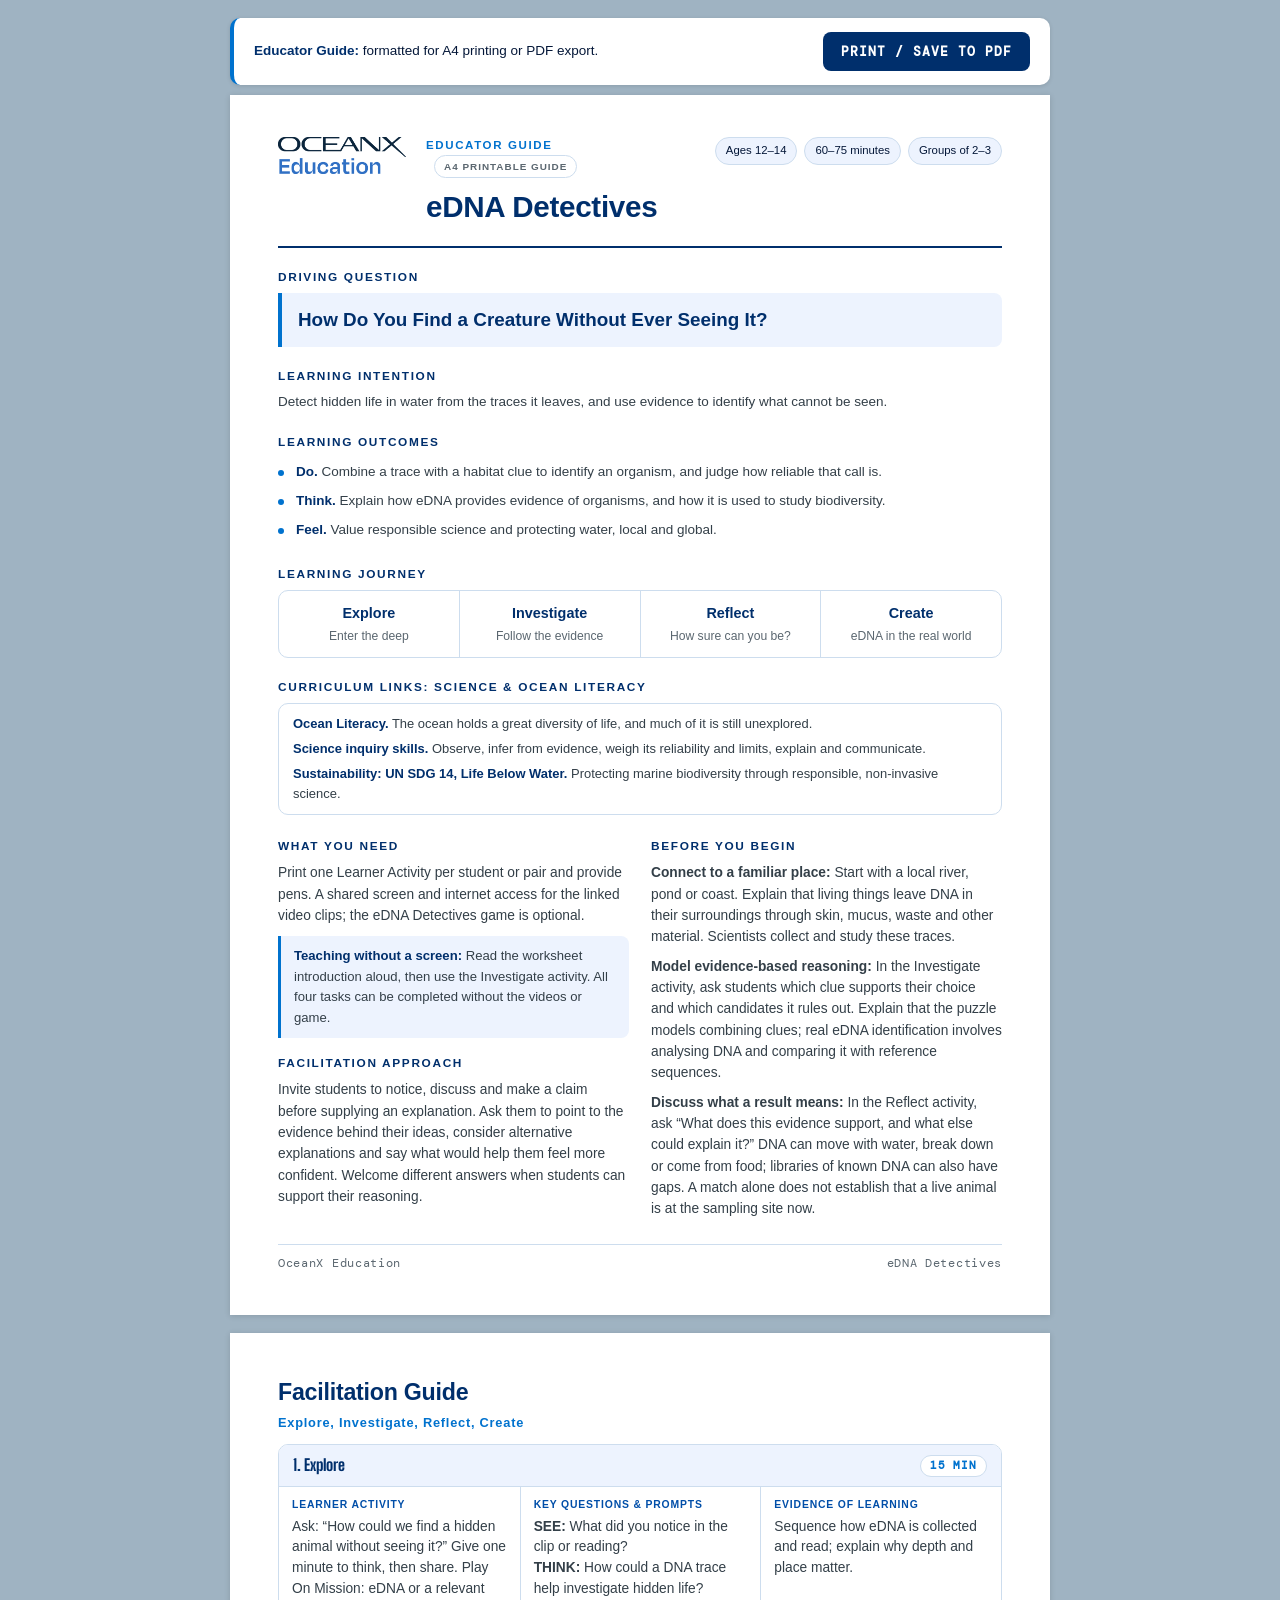
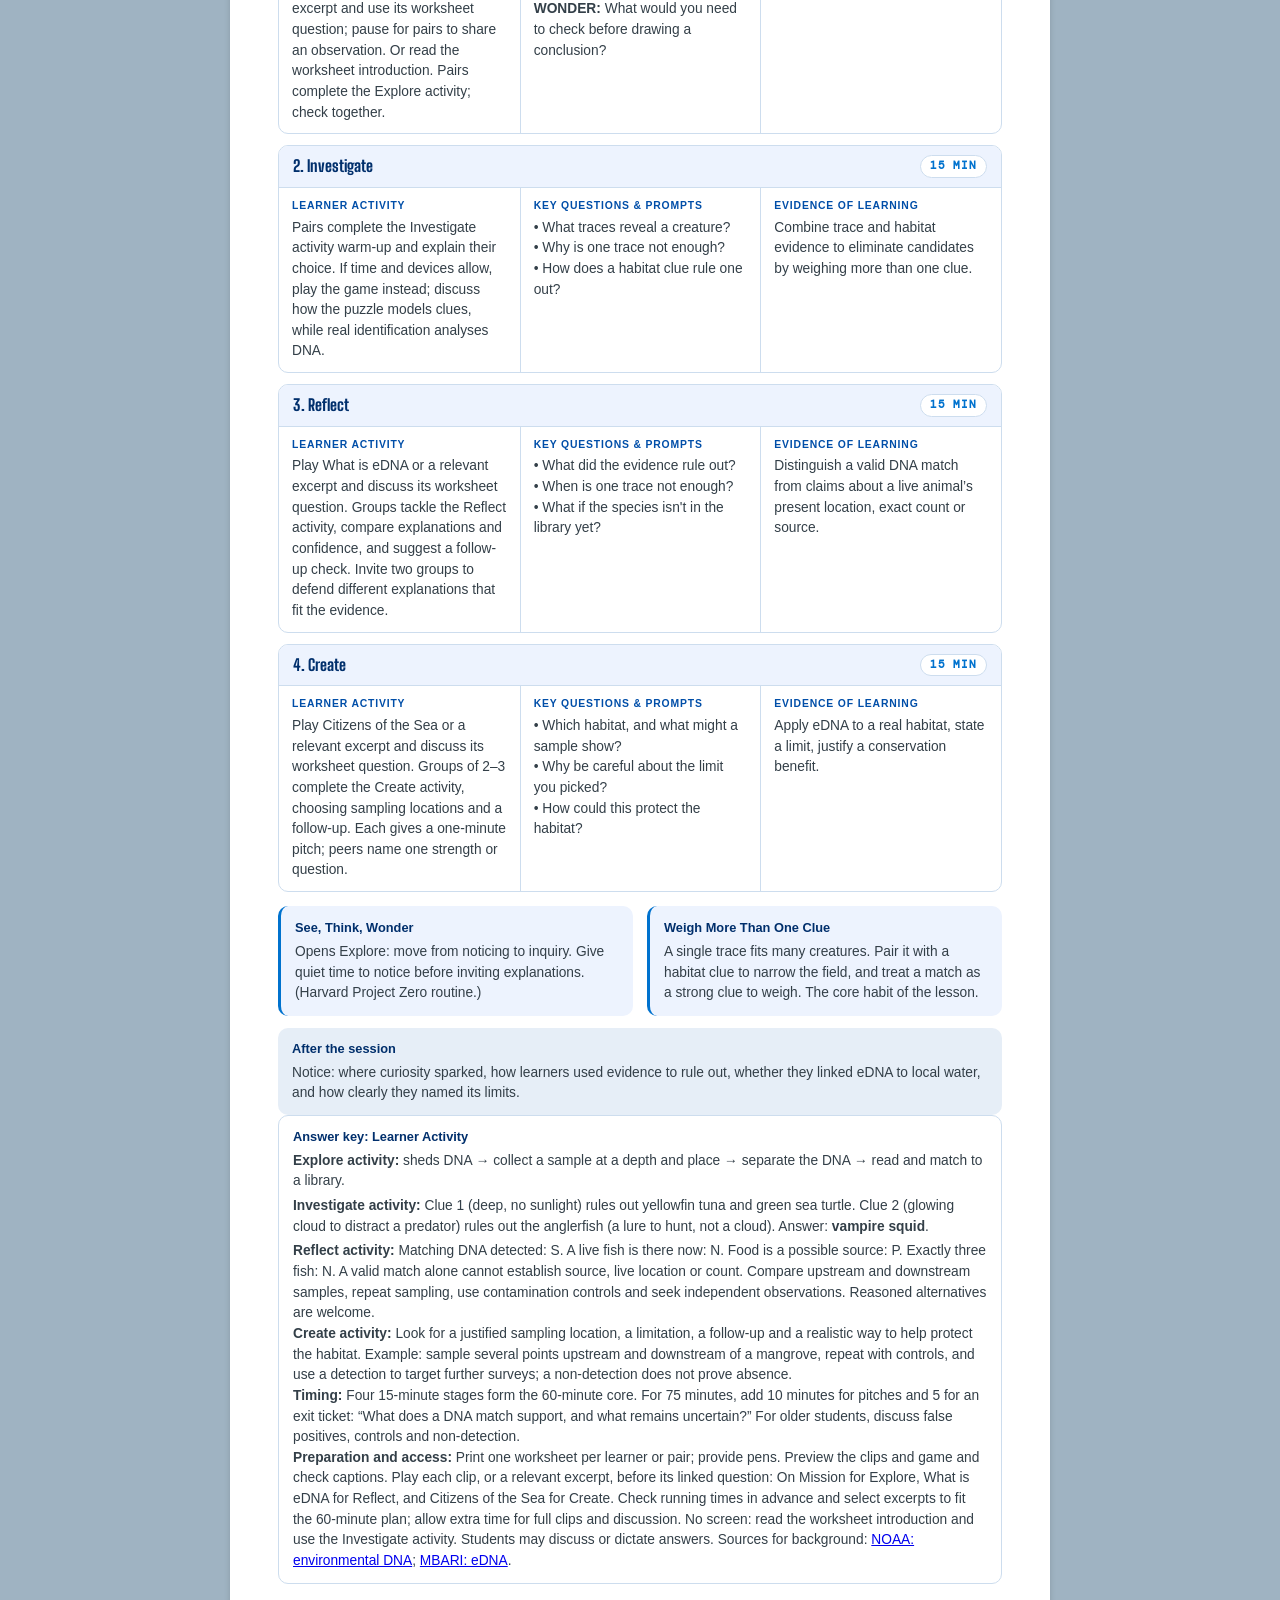
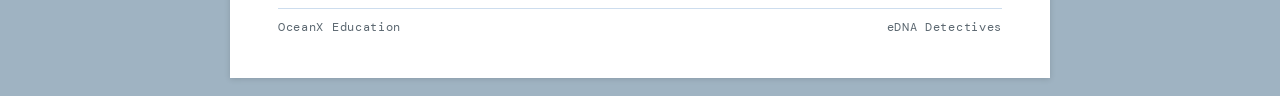
==== commit 67cdd248: "Add official OceanX Education logos" ====
--- a/edna-educator-guide.html
+++ b/edna-educator-guide.html
@@ -1,6 +1,7 @@
 <!doctype html>
 <html lang="en-GB">
 <head>
+<link rel="icon" href="assets/favicon.svg" type="image/svg+xml">
 <meta charset="utf-8">
 <meta name="viewport" content="width=device-width, initial-scale=1">
 <title>eDNA Detectives – Educator Guide</title>
@@ -20,7 +21,7 @@
   <div class="page">
     <div class="mast">
       <div>
-        <div class="ox">OCEANX<br>EDUCATION</div>
+        <img class="oceanx-logo" src="assets/oceanx-education-dark.png" alt="OceanX Education">
       </div>
       <div style="flex:1">
         <div class="kick">Educator Guide <span class="tag">A4 Printable Guide</span></div>
@@ -150,5 +151,6 @@
     <div class="foot"><span>OceanX Education</span><span>eDNA Detectives</span></div>
   </div>
 
+<!-- Cloudflare Web Analytics --><script type="module" src="https://static.cloudflareinsights.com/beacon.min.js" data-cf-beacon='{"token":"089276324a884aef902be3a9b58ddd09"}'></script><!-- End Cloudflare Web Analytics -->
 </body>
 </html>
--- a/educator.css
+++ b/educator.css
@@ -119,3 +119,8 @@
 .cols p,.note p,.after p{font-size:.86rem;line-height:1.5}
 a:focus-visible,button:focus-visible{outline:3px solid #006bc0;outline-offset:3px}
 @media print{body{font-size:11px}.cols p,.note p,.after p{font-size:10.5px}.foot{break-inside:avoid}}
+
+/* Official OceanX Education logo */
+.oceanx-logo{display:block;width:128px;height:auto;max-width:100%;flex-shrink:0}
+@media (max-width:480px){.oceanx-logo{width:105px}}
+@media print{.oceanx-logo{width:110px}}
